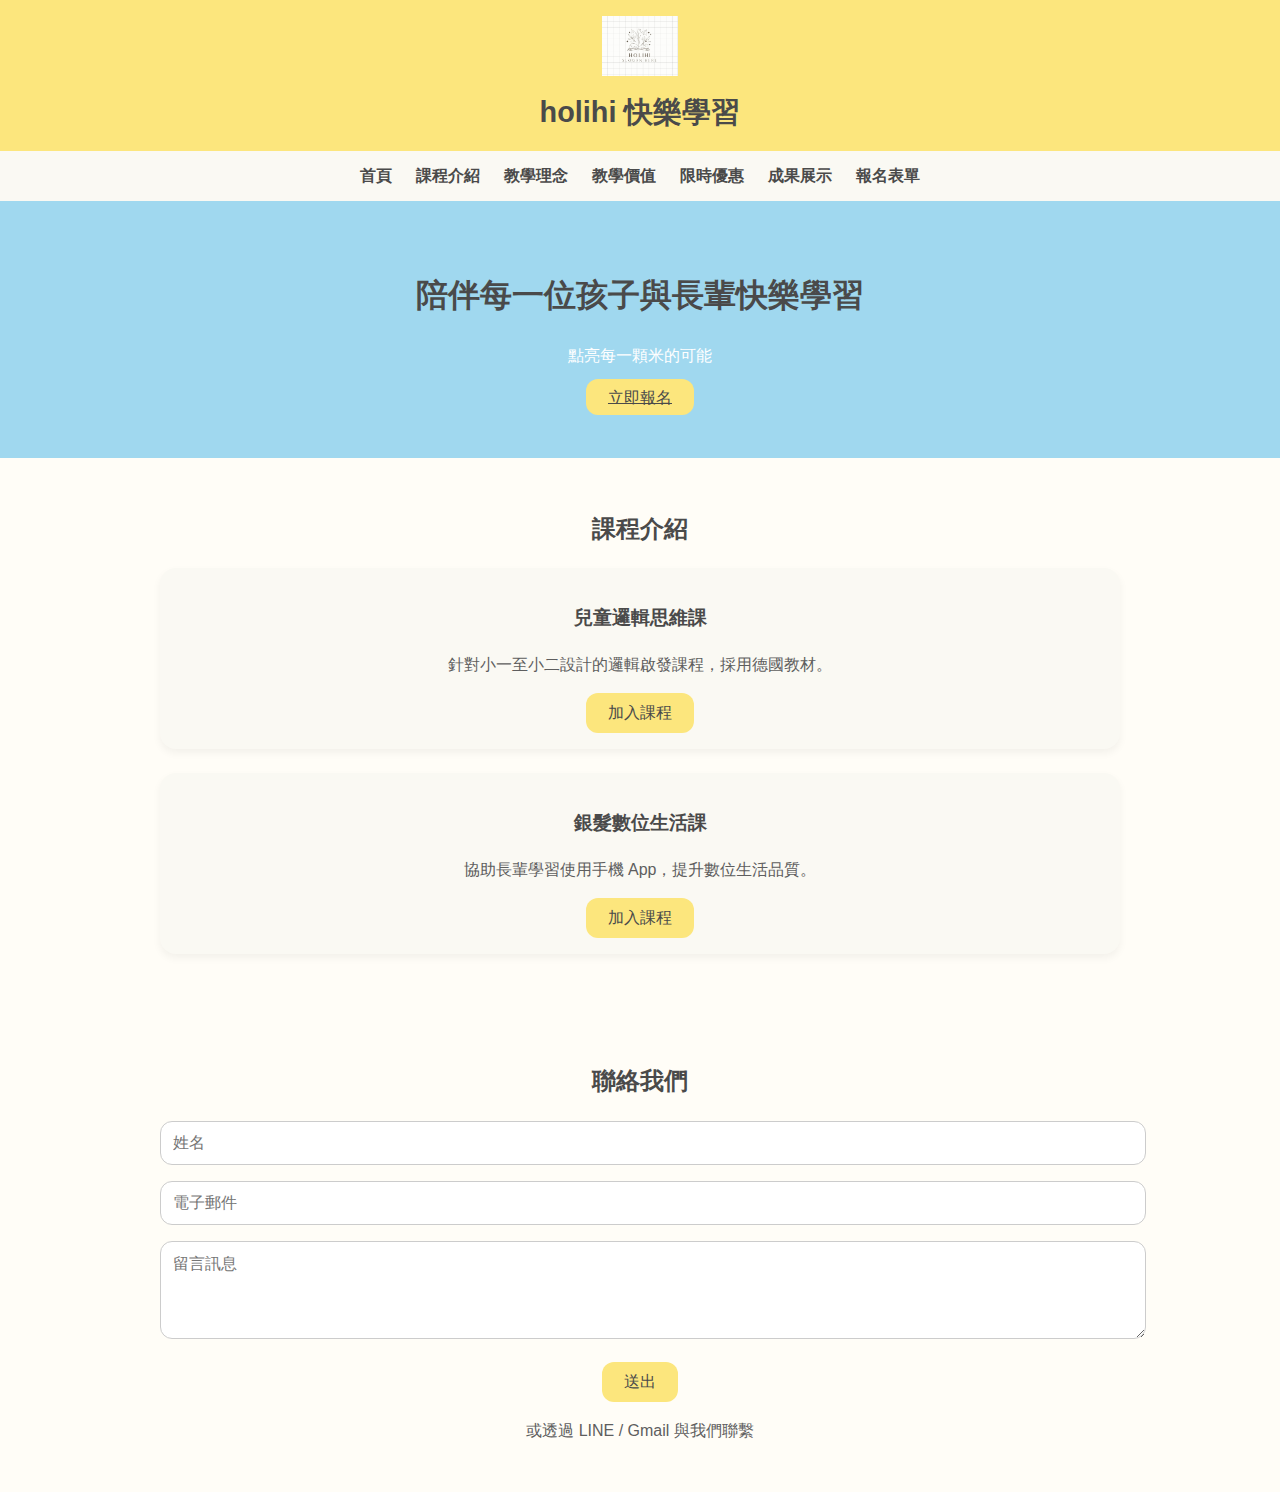
==== index.html @ 7fd2be91 "Update index.html" ====
<!DOCTYPE html>
<html lang="en">
<head>
  <meta charset="UTF-8">
  <meta name="viewport" content="width=device-width, initial-scale=1.0">
  <title>holihi 快樂學習</title>
  
<link rel="icon" type="image/jpeg" href="images/logo.jpeg">

  
  <link rel="stylesheet" href="style.css">
  <link rel="icon" type="image/png" href="images/logo-holihi.png">
</head>
<body>
  <div class="wrapper">
    <header style="text-align: center; padding: 1rem;">
  <img src="images/logo.jpeg" alt="holihi logo" style="height: 60px;">
  <h1 style="margin: 0; font-size: 1.8rem; color: var(--heading);">holihi 快樂學習</h1>
</header>


    <nav>
      <a href="index.html">首頁</a>
      <a href="courses.html">課程介紹</a>
      <a href="philosophy.html">教學理念</a>
      <a href="philosophy-2.html">教學價值</a>
      <a href="tuition-offer.html">限時優惠</a>
      <a href="gallery.html">成果展示</a>
      <a href="contact.html">報名表單</a>
    </nav>

    <section class="hero">
      <h1>陪伴每一位孩子與長輩快樂學習</h1>
      <p>點亮每一顆米的可能</p>
      <a href="contact.html" class="btn">立即報名</a>
    </section>

    <section class="section" id="courses">
      <h2 style="color: var(--heading);">課程介紹</h2>
      <div class="course-card">
        <h3>兒童邏輯思維課</h3>
        <p>針對小一至小二設計的邏輯啟發課程，採用德國教材。</p>
        <button class="btn">加入課程</button>
      </div>
      <div class="course-card">
        <h3>銀髮數位生活課</h3>
        <p>協助長輩學習使用手機 App，提升數位生活品質。</p>
        <button class="btn">加入課程</button>
      </div>
    </section>

    <section class="section" id="contact">
      <h2 style="color: var(--heading);">聯絡我們</h2>
      <form class="contact-form">
        <input type="text" placeholder="姓名" required />
        <input type="email" placeholder="電子郵件" required />
        <textarea rows="4" placeholder="留言訊息"></textarea>
        <button type="submit" class="btn">送出</button>
      </form>
      <p>或透過 LINE / Gmail 與我們聯繫</p>
    </section>
  </div>
</body>
</html>
---- style.css ----
/* holihi 共用樣式表 - 專業溫暖風格 */

:root {
  --primary: #FCE67D;       /* Goose Yellow */
  --secondary: #FFB6B9;     /* Soft Pink */
  --accent: #A0D8EF;        /* Baby Blue */
  --bg: #FFFDF7;            /* Creamy White */
  --sub-bg: #FAF9F3;        /* Lighter Cream */
  --text: #5E5E5E;          /* Body Text */
  --heading: #4A4A4A;       /* Heading Text */
}

body {
  font-family: 'Nunito', 'Noto Sans TC', sans-serif;
  background-color: var(--bg);
  color: var(--text);
  margin: 0;
  padding: 0;
  line-height: 1.6;
}

h1, h2, h3, h4 {
  color: var(--heading);
  font-weight: bold;
}

nav, .navbar {
  background-color: var(--sub-bg);
  display: flex;
  flex-wrap: wrap;
  justify-content: center;
  gap: 1.5rem;
  padding: 0.75rem 1rem;
}

nav a, .navbar a {
  color: var(--heading);
  text-decoration: none;
  font-weight: bold;
  font-size: 1rem;
}

nav a:hover, .navbar a:hover {
  text-decoration: underline;
}

header {
  background-color: var(--primary);
  padding: 1.5rem;
  text-align: center;
  font-size: 1.8rem;
  color: var(--heading);
  font-weight: bold;
}

.hero {
  background-color: var(--accent);
  color: white;
  text-align: center;
  padding: 3rem 1rem;
}

.section {
  padding: 2rem 1.5rem;
  max-width: 960px;
  margin: 0 auto;
  text-align: center;
}



.course-card, .offer-box {
  background-color: var(--sub-bg);
  border-radius: 16px;
  padding: 1rem 1.5rem;
  margin-bottom: 1.5rem;
  box-shadow: 0 4px 8px rgba(0,0,0,0.05);
}

button, .btn {
  background-color: var(--primary);
  color: var(--heading);
  border: none;
  padding: 0.6rem 1.4rem;
  font-size: 1rem;
  border-radius: 12px;
  cursor: pointer;
  transition: all 0.2s ease-in-out;
}

button:hover, .btn:hover {
  background-color: var(--secondary);
  transform: translateY(-2px);
}

.contact-form input,
.contact-form textarea {
  width: 100%;
  padding: 0.75rem;
  margin-bottom: 1rem;
  border: 1px solid #ccc;
  border-radius: 12px;
  font-size: 1rem;
  font-family: inherit;
}

iframe {
  border: none;
  border-radius: 12px;
  box-shadow: 0 2px 4px rgba(0,0,0,0.05);
}

@media (max-width: 600px) {
  nav a, .navbar a {
    font-size: 0.9rem;
    margin: 0.3rem 0.5rem;
  }

  header {
    font-size: 1.5rem;
  }

  .hero {
    padding: 2rem 1rem;
  }

  button, .btn {
    font-size: 0.95rem;
  }
}

新增全站共用樣式表 style.css
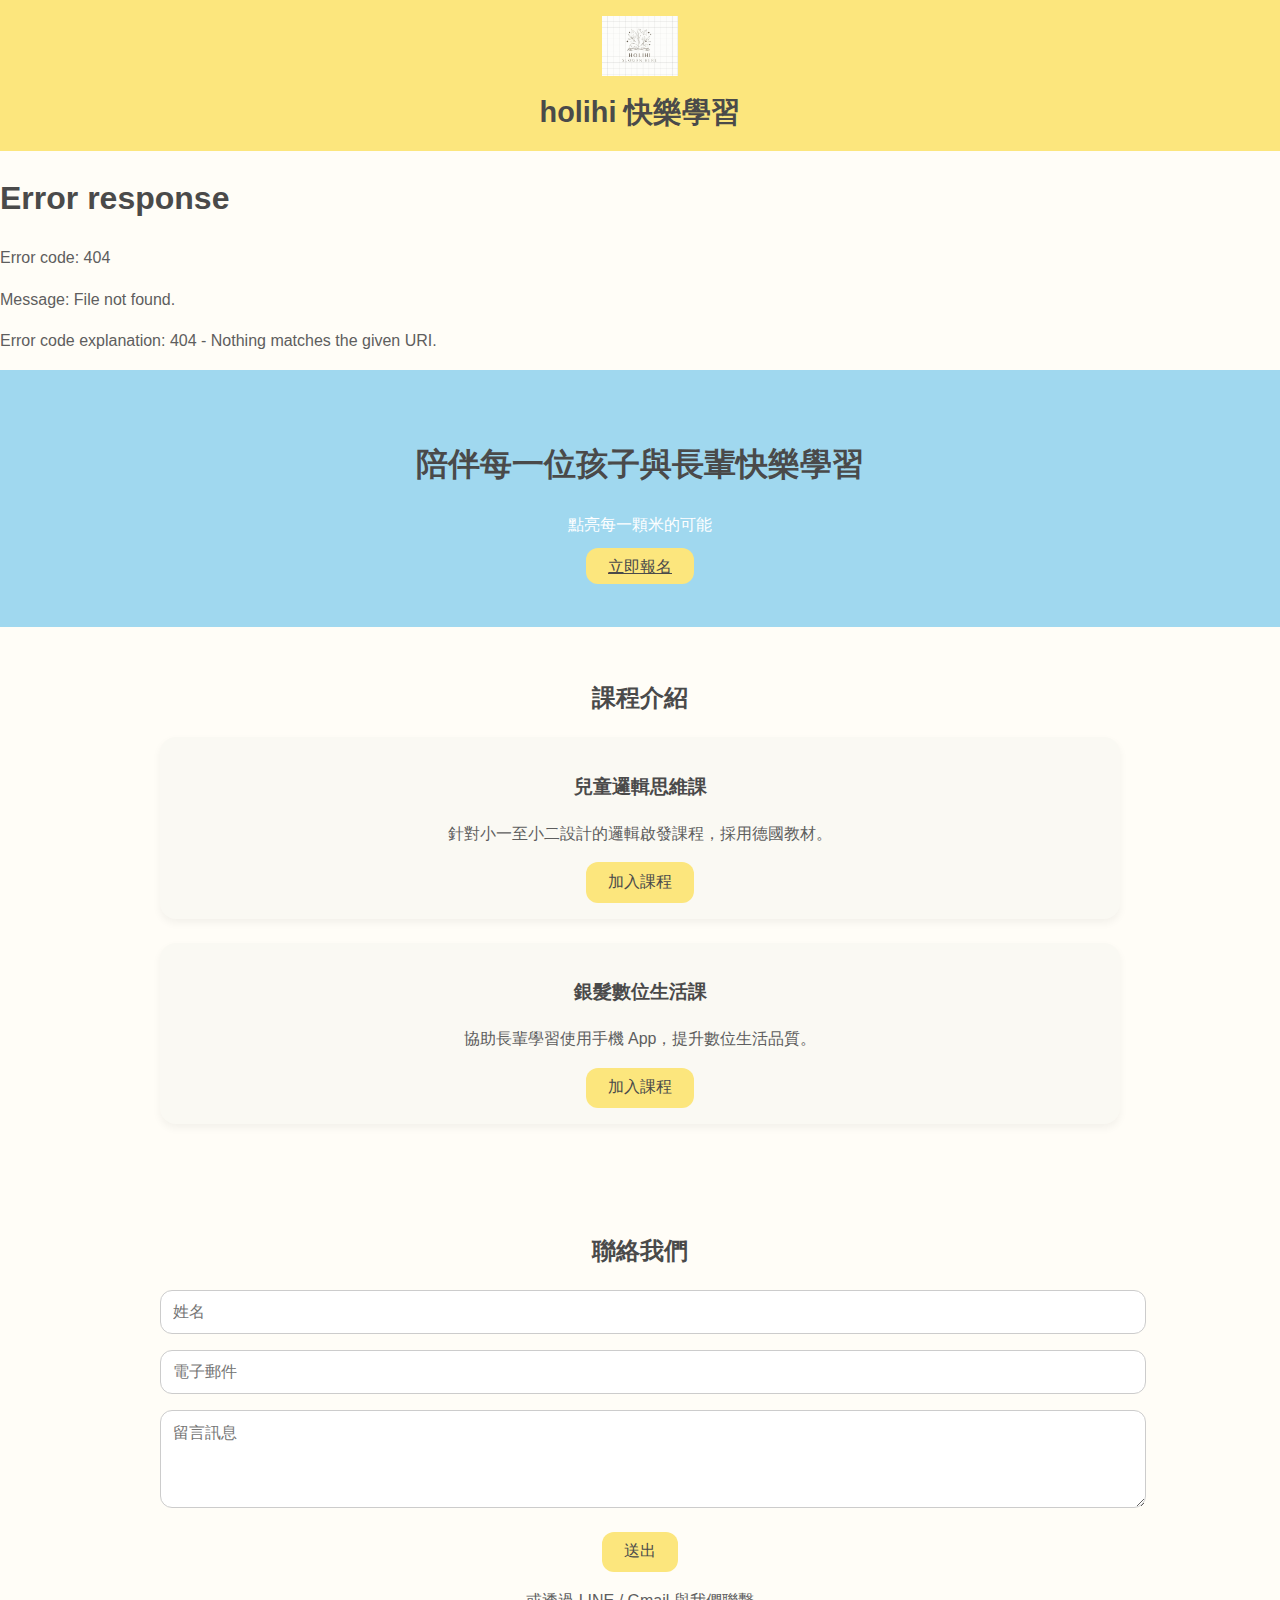
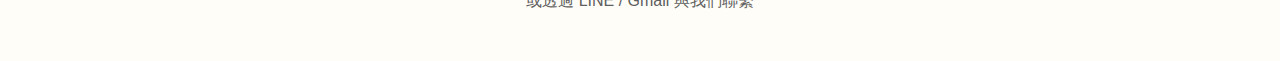
==== commit 178134ae: "Update index.html" ====
--- a/index.html
+++ b/index.html
@@ -4,30 +4,25 @@
   <meta charset="UTF-8">
   <meta name="viewport" content="width=device-width, initial-scale=1.0">
   <title>holihi 快樂學習</title>
-  
-<link rel="icon" type="image/jpeg" href="images/logo.jpeg">
-
-  
+  <link rel="icon" type="image/jpeg" href="images/logo.jpeg">
   <link rel="stylesheet" href="style.css">
-  <link rel="icon" type="image/png" href="images/logo-holihi.png">
 </head>
 <body>
   <div class="wrapper">
     <header style="text-align: center; padding: 1rem;">
-  <img src="images/logo.jpeg" alt="holihi logo" style="height: 60px;">
-  <h1 style="margin: 0; font-size: 1.8rem; color: var(--heading);">holihi 快樂學習</h1>
-</header>
+      <img src="images/logo.jpeg" alt="holihi logo" style="height: 60px;">
+      <h1 style="margin: 0; font-size: 1.8rem; color: var(--heading);">holihi 快樂學習</h1>
+    </header>
 
+  <div id="nav-placeholder"></div>
+<script>
+  fetch('nav.html')
+    .then(res => res.text())
+    .then(data => {
+      document.getElementById('nav-placeholder').innerHTML = data;
+    });
+</script>
 
-    <nav>
-      <a href="index.html">首頁</a>
-      <a href="courses.html">課程介紹</a>
-      <a href="philosophy.html">教學理念</a>
-      <a href="philosophy-2.html">教學價值</a>
-      <a href="tuition-offer.html">限時優惠</a>
-      <a href="gallery.html">成果展示</a>
-      <a href="contact.html">報名表單</a>
-    </nav>
 
     <section class="hero">
       <h1>陪伴每一位孩子與長輩快樂學習</h1>
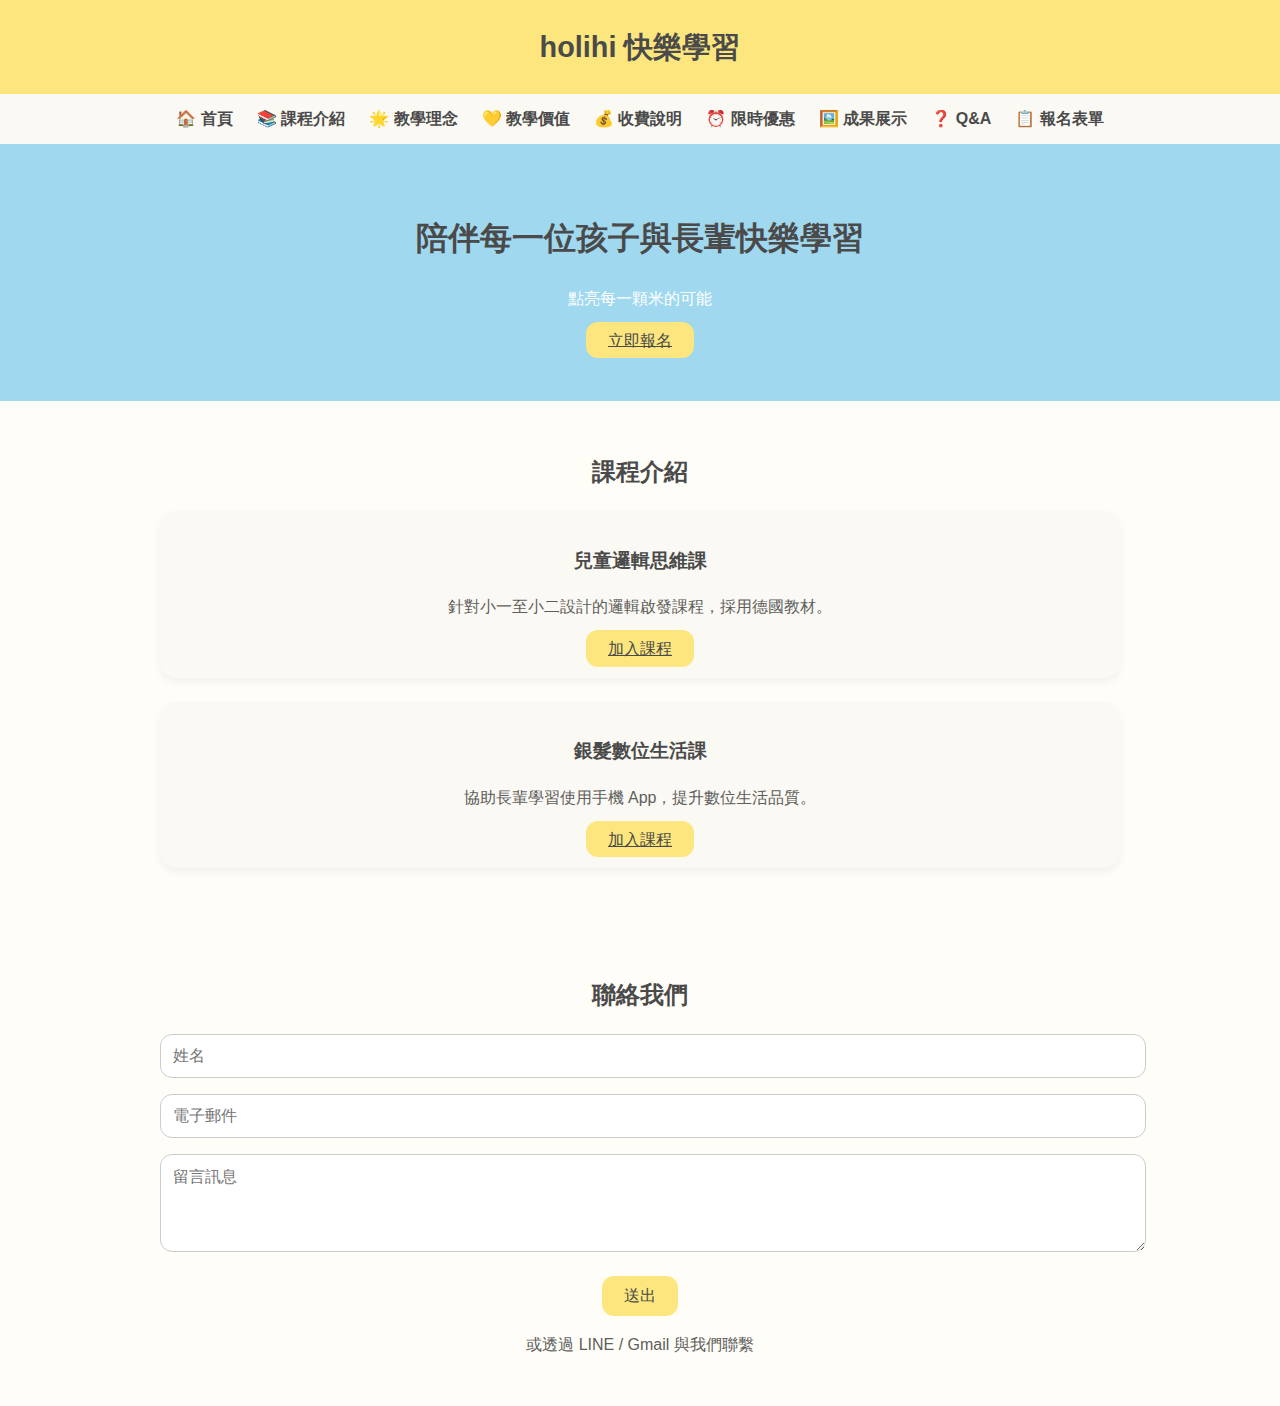
==== commit f68d7862: "Update index.html" ====
--- a/index.html
+++ b/index.html
@@ -1,51 +1,45 @@
 <!DOCTYPE html>
-<html lang="en">
+<html lang="zh-Hant">
 <head>
   <meta charset="UTF-8">
   <meta name="viewport" content="width=device-width, initial-scale=1.0">
-  <title>holihi 快樂學習</title>
-  <link rel="icon" type="image/jpeg" href="images/logo.jpeg">
+  <title>首頁 - Milly老師快樂學習</title>
   <link rel="stylesheet" href="style.css">
 </head>
 <body>
-  <div class="wrapper">
-    <header style="text-align: center; padding: 1rem;">
-      <img src="images/logo.jpeg" alt="holihi logo" style="height: 60px;">
-      <h1 style="margin: 0; font-size: 1.8rem; color: var(--heading);">holihi 快樂學習</h1>
-    </header>
+  <header>holihi 快樂學習</header>
+  <div id="nav-placeholder"></div>
+  <script>
+    fetch('nav.html')
+      .then(res => res.text())
+      .then(data => {
+        document.getElementById('nav-placeholder').innerHTML = data;
+      });
+  </script>
 
-  <div id="nav-placeholder"></div>
-<script>
-  fetch('nav.html')
-    .then(res => res.text())
-    .then(data => {
-      document.getElementById('nav-placeholder').innerHTML = data;
-    });
-</script>
-
-
+  <main class="content">
     <section class="hero">
       <h1>陪伴每一位孩子與長輩快樂學習</h1>
       <p>點亮每一顆米的可能</p>
       <a href="contact.html" class="btn">立即報名</a>
     </section>
 
-    <section class="section" id="courses">
-      <h2 style="color: var(--heading);">課程介紹</h2>
+    <section class="section">
+      <h2>課程介紹</h2>
       <div class="course-card">
         <h3>兒童邏輯思維課</h3>
         <p>針對小一至小二設計的邏輯啟發課程，採用德國教材。</p>
-        <button class="btn">加入課程</button>
+        <a class="btn" href="courses.html">加入課程</a>
       </div>
       <div class="course-card">
         <h3>銀髮數位生活課</h3>
         <p>協助長輩學習使用手機 App，提升數位生活品質。</p>
-        <button class="btn">加入課程</button>
+        <a class="btn" href="courses.html">加入課程</a>
       </div>
     </section>
 
-    <section class="section" id="contact">
-      <h2 style="color: var(--heading);">聯絡我們</h2>
+    <section class="section">
+      <h2>聯絡我們</h2>
       <form class="contact-form">
         <input type="text" placeholder="姓名" required />
         <input type="email" placeholder="電子郵件" required />
@@ -54,7 +48,6 @@
       </form>
       <p>或透過 LINE / Gmail 與我們聯繫</p>
     </section>
-  </div>
+  </main>
 </body>
 </html>
-
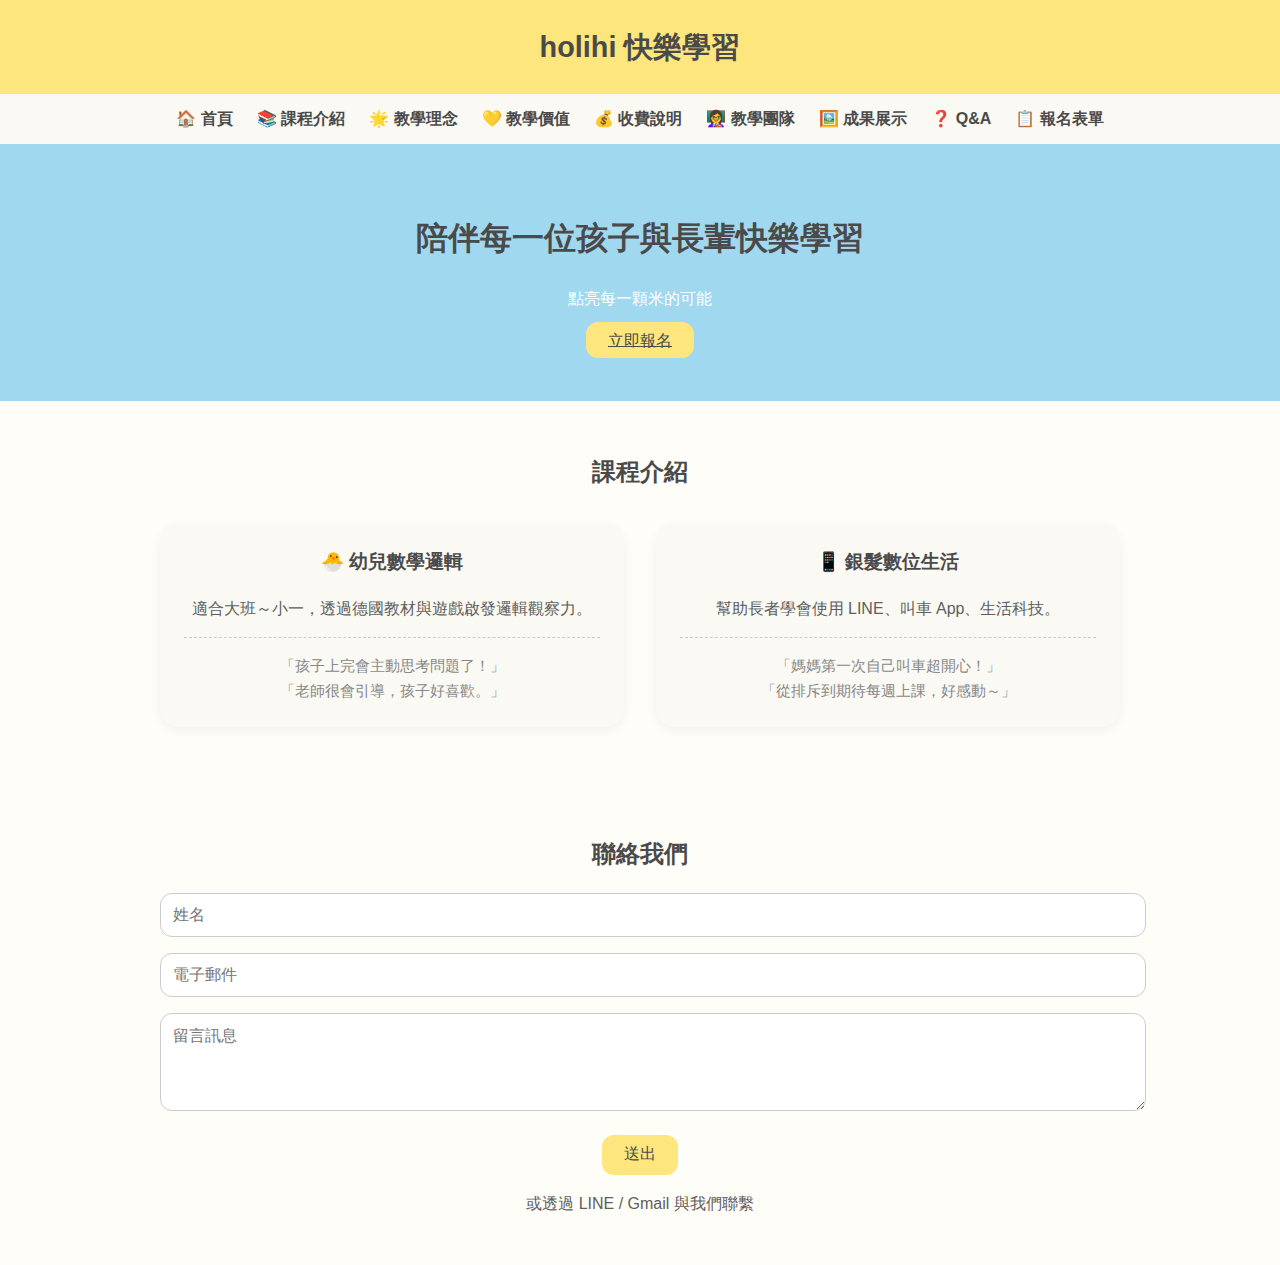
==== commit a42159a7: "Update index.html" ====
--- a/index.html
+++ b/index.html
@@ -24,18 +24,27 @@
       <a href="contact.html" class="btn">立即報名</a>
     </section>
 
-    <section class="section">
-      <h2>課程介紹</h2>
-      <div class="course-card">
-        <h3>兒童邏輯思維課</h3>
-        <p>針對小一至小二設計的邏輯啟發課程，採用德國教材。</p>
-        <a class="btn" href="courses.html">加入課程</a>
+   <section class="section" id="courses">
+  <h2 style="color: var(--heading);">課程介紹</h2>
+  <div class="course-list">
+    <div class="course-card">
+      <h3>🐣 幼兒數學邏輯</h3>
+      <p class="description">適合大班～小一，透過德國教材與遊戲啟發邏輯觀察力。</p>
+      <div class="reviews">
+        「孩子上完會主動思考問題了！」<br>
+        「老師很會引導，孩子好喜歡。」
       </div>
-      <div class="course-card">
-        <h3>銀髮數位生活課</h3>
-        <p>協助長輩學習使用手機 App，提升數位生活品質。</p>
-        <a class="btn" href="courses.html">加入課程</a>
+    </div>
+
+    <div class="course-card">
+      <h3>📱 銀髮數位生活</h3>
+      <p class="description">幫助長者學會使用 LINE、叫車 App、生活科技。</p>
+      <div class="reviews">
+        「媽媽第一次自己叫車超開心！」<br>
+        「從排斥到期待每週上課，好感動～」
       </div>
+    </div>
+  </div>
     </section>
 
     <section class="section">
--- a/style.css
+++ b/style.css
@@ -129,4 +129,56 @@
   }
 }
 
-新增全站共用樣式表 style.css
+.teacher-card {
+  background-color: var(--sub-bg);
+  border-radius: 16px;
+  padding: 1.5rem;
+  margin-bottom: 2rem;
+  box-shadow: 0 2px 4px rgba(0, 0, 0, 0.05);
+  text-align: center;
+}
+
+.teacher-photo {
+  width: 120px;
+  height: 120px;
+  object-fit: cover;
+  border-radius: 50%;
+  margin-bottom: 1rem;
+  box-shadow: 0 0 6px rgba(0, 0, 0, 0.1);
+}
+
+.course-list {
+  display: grid;
+  grid-template-columns: 1fr 1fr;
+  gap: 2rem;
+  margin-top: 2rem;
+}
+
+.course-card {
+  background-color: var(--sub-bg);
+  border-radius: 20px;
+  padding: 1.5rem;
+  box-shadow: 0 4px 12px rgba(0, 0, 0, 0.05);
+  transition: transform 0.2s;
+}
+
+.course-card:hover {
+  transform: translateY(-4px);
+}
+
+.course-card h3 {
+  margin-top: 0;
+  color: var(--heading);
+}
+
+.course-card .description {
+  margin: 0.5rem 0;
+}
+
+.course-card .reviews {
+  margin-top: 1rem;
+  padding-top: 1rem;
+  border-top: 1px dashed #ccc;
+  font-size: 0.95rem;
+  color: #888;
+}
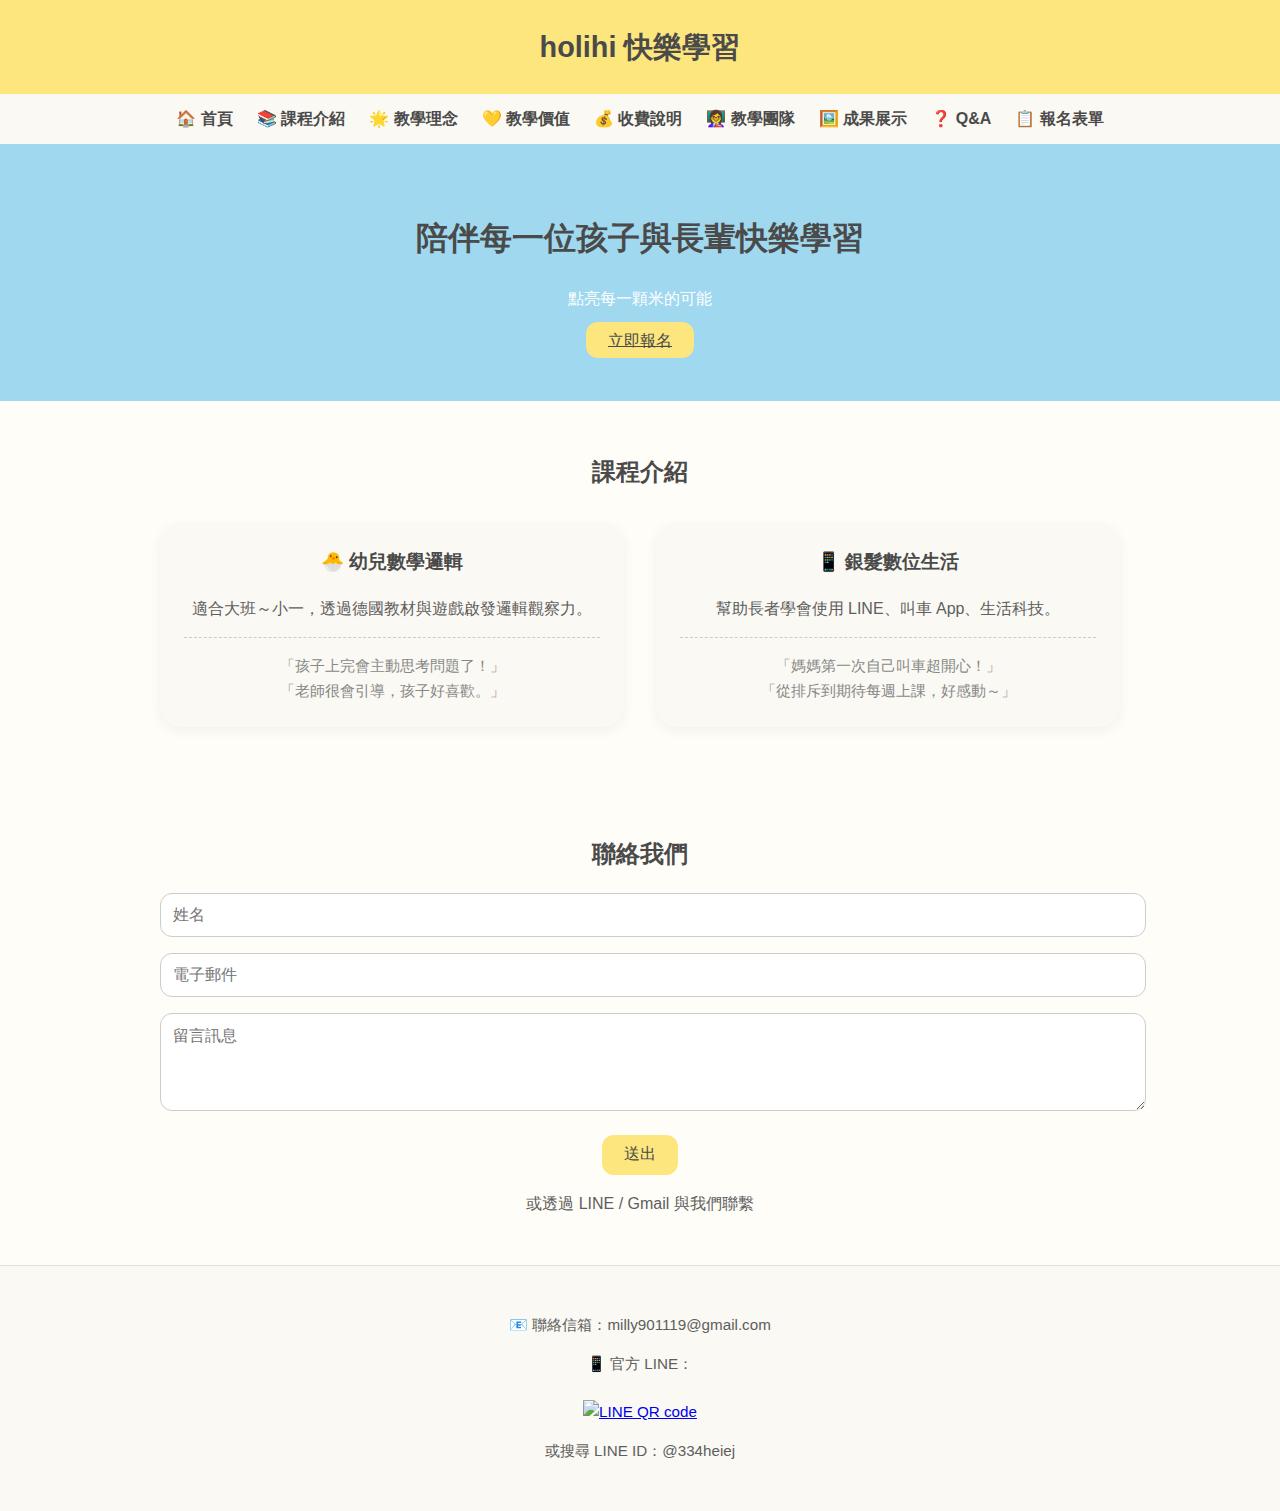
==== commit 82f96afd: "Update index.html" ====
--- a/index.html
+++ b/index.html
@@ -58,5 +58,14 @@
       <p>或透過 LINE / Gmail 與我們聯繫</p>
     </section>
   </main>
+  <div id="footer-placeholder"></div>
+<script>
+  fetch('footer.html')
+    .then(res => res.text())
+    .then(data => {
+      document.getElementById('footer-placeholder').innerHTML = data;
+    });
+</script>
+
 </body>
 </html>
--- a/style.css
+++ b/style.css
@@ -182,3 +182,22 @@
   font-size: 0.95rem;
   color: #888;
 }
+.site-footer {
+  background-color: var(--sub-bg);
+  text-align: center;
+  padding: 2rem 1rem;
+  font-size: 0.95rem;
+  color: var(--text);
+  border-top: 1px solid #e0e0e0;
+}
+
+.footer-content {
+  max-width: 960px;
+  margin: auto;
+}
+
+.line-qr {
+  width: 120px;
+  margin-top: 0.5rem;
+}
+
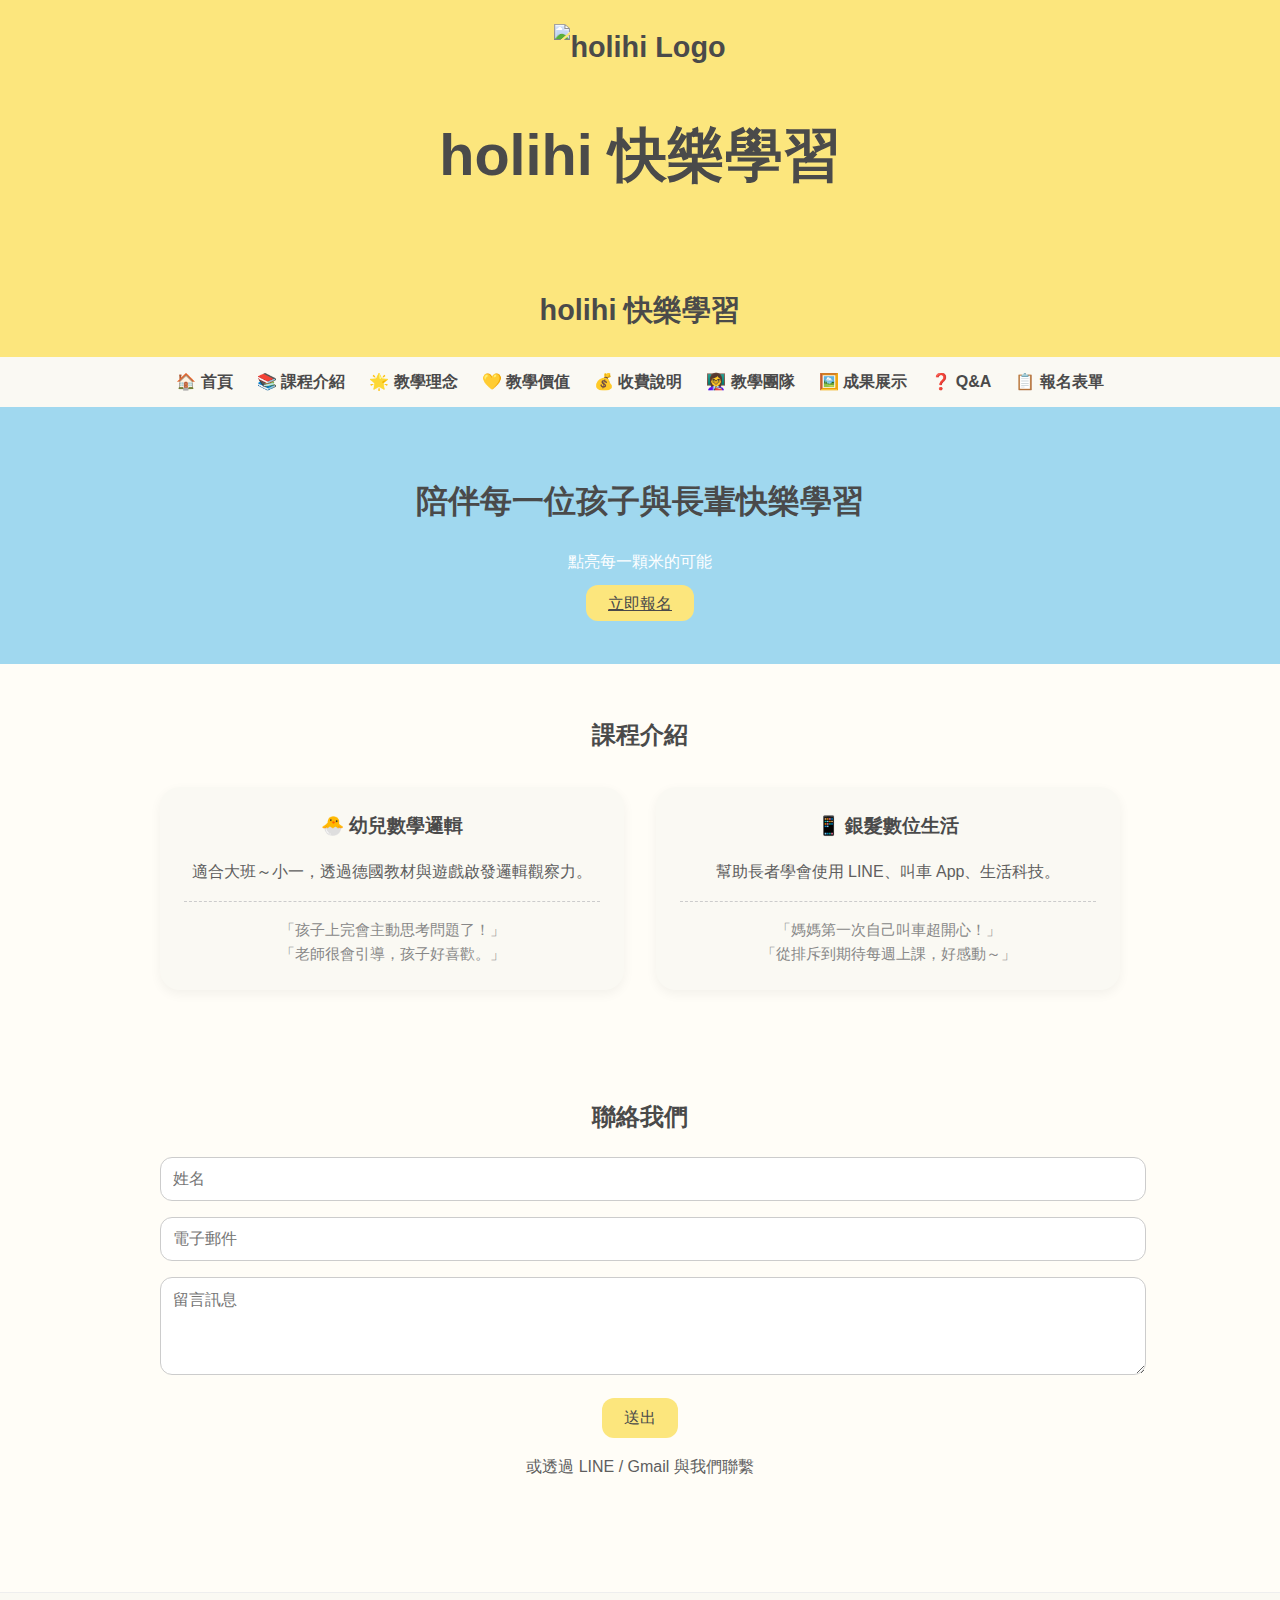
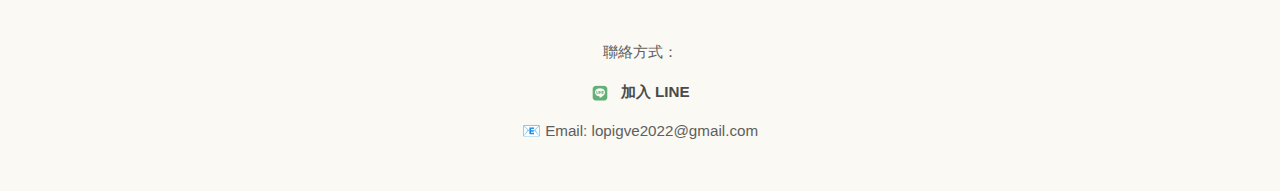
==== commit 5c4e3a81: "Update index.html" ====
--- a/index.html
+++ b/index.html
@@ -1,6 +1,14 @@
 <!DOCTYPE html>
 <html lang="zh-Hant">
 <head>
+  
+  <header class="site-header">
+  <div class="logo-wrapper">
+    <img src="images/logo.png" alt="holihi Logo" class="logo-img">
+    <h1 class="site-title">holihi 快樂學習</h1>
+  </div>
+</header>
+
   <meta charset="UTF-8">
   <meta name="viewport" content="width=device-width, initial-scale=1.0">
   <title>首頁 - Milly老師快樂學習</title>
--- a/style.css
+++ b/style.css
@@ -200,4 +200,27 @@
   width: 120px;
   margin-top: 0.5rem;
 }
-
+.site-footer {
+  background-color: var(--sub-bg);
+  color: var(--text);
+  text-align: center;
+  padding: 2rem 1rem;
+  font-size: 0.95rem;
+  margin-top: 4rem;
+  border-top: 1px solid #eee;
+}
+
+.site-footer a {
+  color: var(--heading);
+  text-decoration: none;
+  font-weight: bold;
+}
+
+.line-icon {
+  width: 20px;
+  height: 20px;
+  vertical-align: middle;
+  margin-right: 6px;
+}
+
+
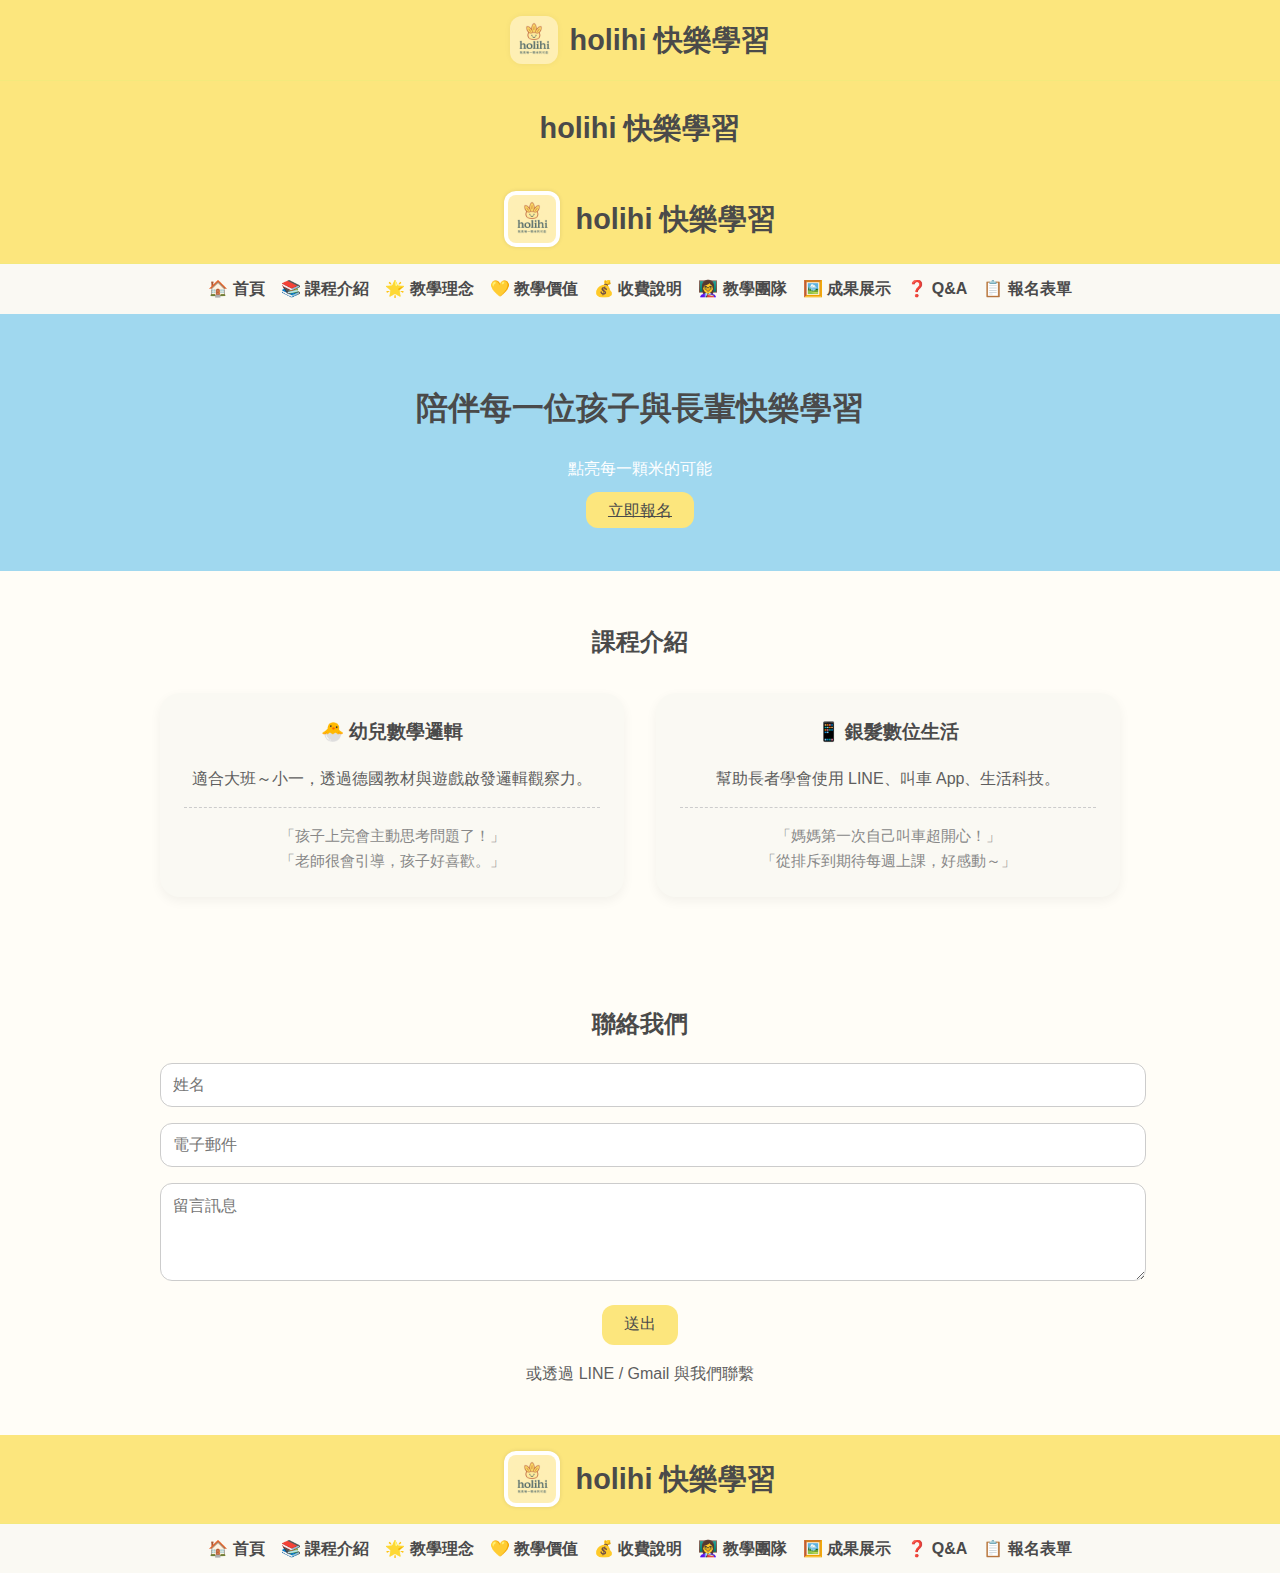
==== commit efc84172: "Update index.html" ====
--- a/index.html
+++ b/index.html
@@ -66,14 +66,23 @@
       <p>或透過 LINE / Gmail 與我們聯繫</p>
     </section>
   </main>
-  <div id="footer-placeholder"></div>
-<script>
-  fetch('footer.html')
-    .then(res => res.text())
-    .then(data => {
-      document.getElementById('footer-placeholder').innerHTML = data;
-    });
-</script>
+<header class="site-header">
+  <img src="images/logo.png" alt="holihi Logo" class="site-logo" />
+  <span class="site-title">holihi 快樂學習</span>
+</header>
+
+<nav class="main-nav">
+  <a href="index.html">🏠 首頁</a>
+  <a href="courses.html">📚 課程介紹</a>
+  <a href="philosophy.html">🌟 教學理念</a>
+  <a href="philosophy-2.html">💛 教學價值</a>
+  <a href="tuition.html">💰 收費說明</a>
+  <a href="team.html">👩‍🏫 教學團隊</a>
+  <a href="gallery.html">🖼️ 成果展示</a>
+  <a href="qa.html">❓ Q&A</a>
+  <a href="contact.html">📋 報名表單</a>
+</nav>
+
 
 </body>
 </html>
--- a/style.css
+++ b/style.css
@@ -223,4 +223,93 @@
   margin-right: 6px;
 }
 
-
+.site-header {
+  background-color: var(--primary);
+  padding: 1.2rem 1rem;
+  text-align: center;
+  border-bottom: 1px solid #f4e97c;
+}
+
+.logo-wrapper {
+  display: flex;
+  align-items: center;
+  justify-content: center;
+  gap: 12px;
+  flex-wrap: wrap;
+}
+
+.logo-img {
+  height: 48px;
+  width: auto;
+  border-radius: 12px;
+  box-shadow: 0 0 6px rgba(0,0,0,0.05);
+}
+
+.site-title {
+  font-size: 1.8rem;
+  color: var(--heading);
+  margin: 0;
+  font-weight: bold;
+}
+.teacher-card {
+  background-color: var(--sub-bg);
+  border-radius: 16px;
+  padding: 1.5rem;
+  margin-bottom: 2rem;
+  box-shadow: 0 2px 4px rgba(0, 0, 0, 0.05);
+  text-align: center;
+}
+
+.teacher-photo {
+  width: 120px;
+  height: 120px;
+  object-fit: cover;
+  border-radius: 50%;
+  margin-bottom: 1rem;
+  box-shadow: 0 0 6px rgba(0, 0, 0, 0.08);
+}
+
+.teacher-title {
+  font-weight: bold;
+  color: var(--heading);
+  margin-bottom: 0.5rem;
+}
+
+.site-header {
+  display: flex;
+  align-items: center;
+  justify-content: center;
+  background-color: var(--primary);
+  padding: 1rem;
+  gap: 1rem;
+}
+
+.site-logo {
+  height: 48px;
+  width: auto;
+  border-radius: 12px;
+  box-shadow: 0 0 4px rgba(0,0,0,0.1);
+  background-color: white;
+  padding: 4px;
+}
+
+.site-title {
+  font-size: 1.8rem;
+  font-weight: bold;
+  color: var(--heading);
+}
+
+.main-nav {
+  display: flex;
+  flex-wrap: wrap;
+  justify-content: center;
+  background-color: var(--sub-bg);
+  padding: 0.75rem 1rem;
+  gap: 1rem;
+}
+
+.main-nav a {
+  color: var(--heading);
+  text-decoration: none;
+  font-weight: bold;
+}
